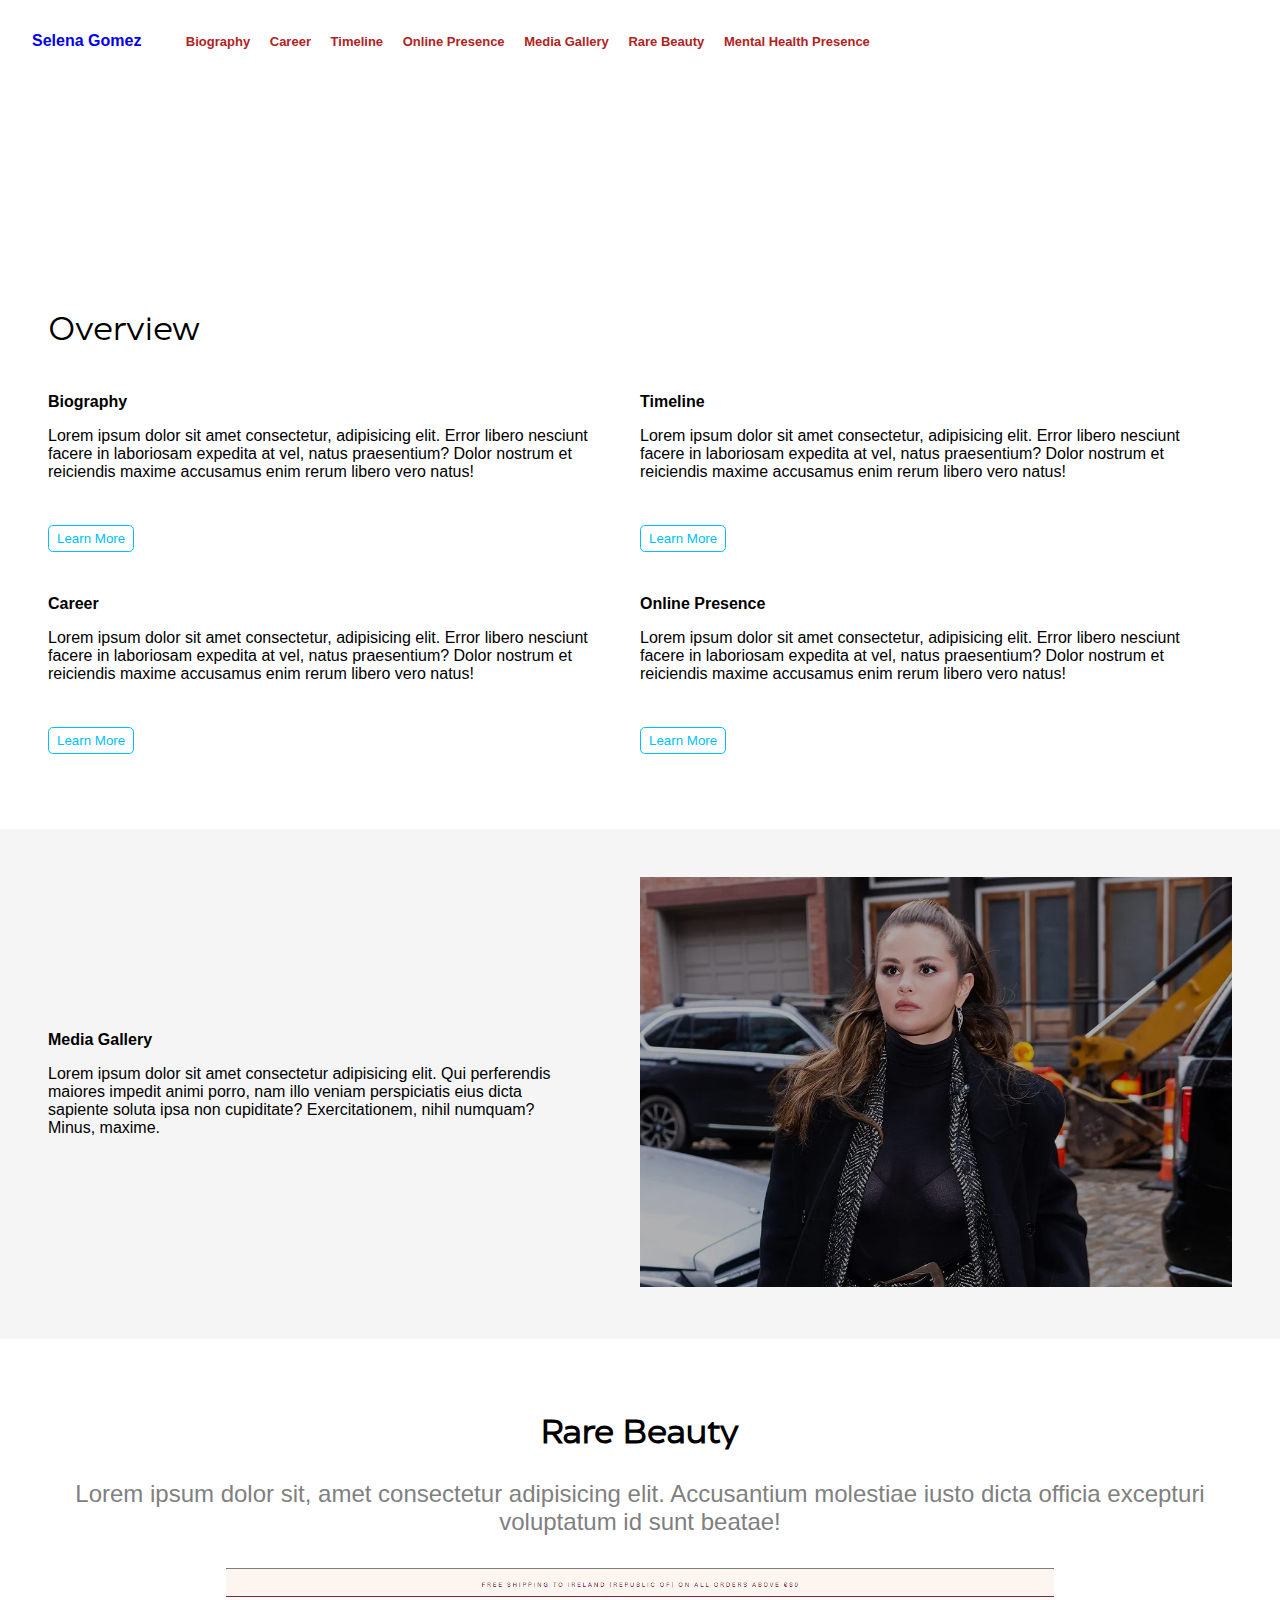
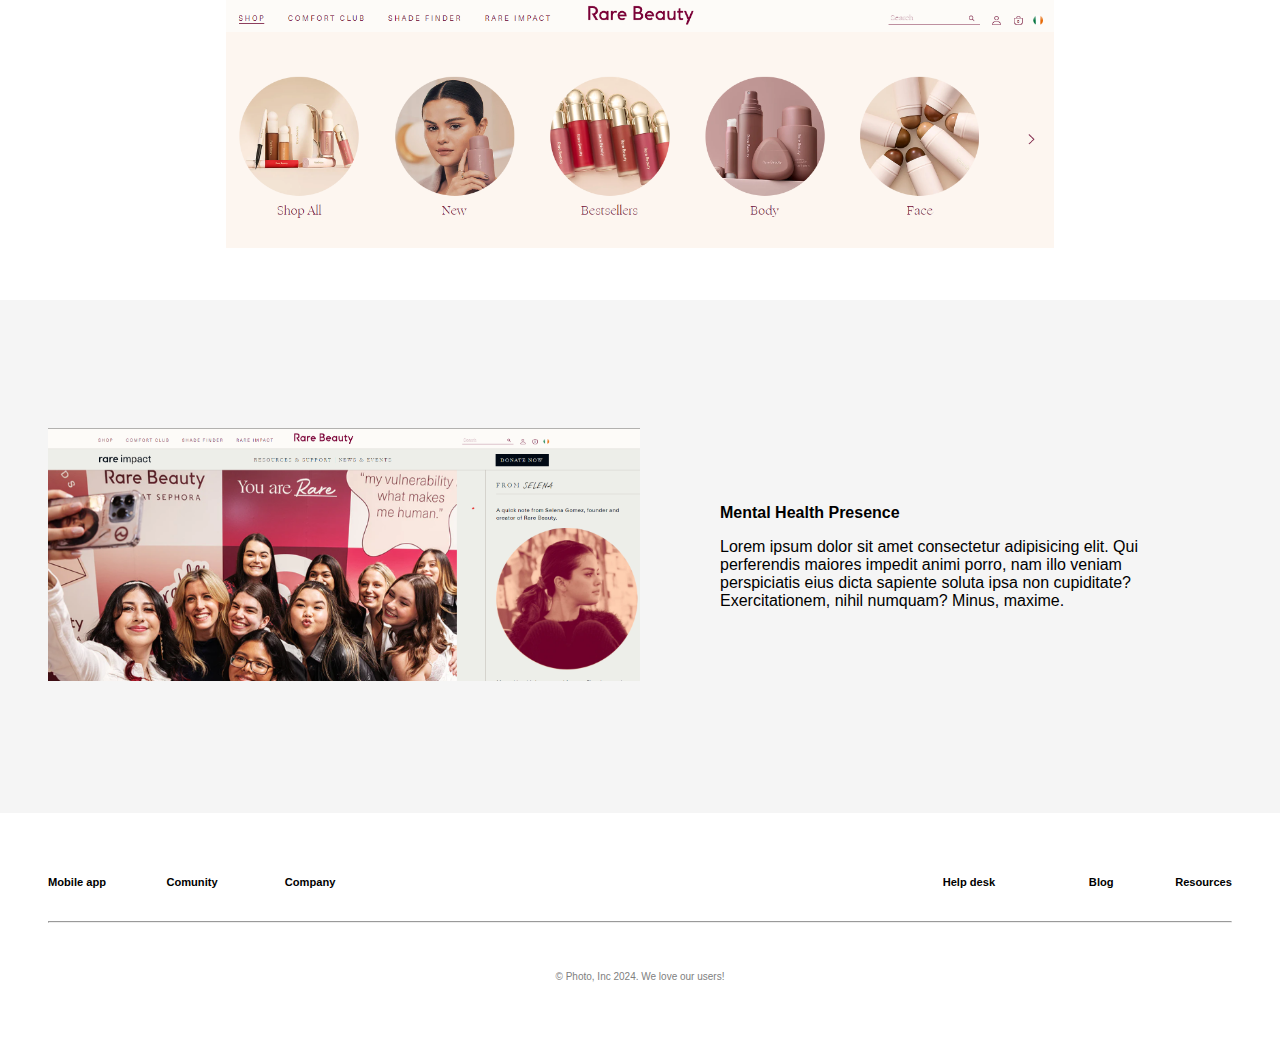
==== Index.html @ 2fb4ab3d "Frist Commit" ====
<!DOCTYPE html>
<html lang="en">

<head>
    <meta charset="UTF-8">
    <meta name="viewport" content="width=device-width, initial-scale=1.0">
    <meta http-equiv="X-UA-Compatible" content="ie=edge">
    <title>My Website</title>
    <link rel="stylesheet" href="./style.css">
    <link rel="stylesheet" href="./style.css">
    <link rel="icon" href="./favicon.ico" type="image/x-icon">
</head>

<body>
    <header>
        <div class="nav-bar">
            <nav>
                <ul>
                    <a href="./Index.html">
                        <span>
                            Selena Gomez
                        </span>
                    </a>
                    <li><a href="#Biography">Biography</a></li>
                    <li><a href="#Career">Career</a></li>
                    <li><a href="#Timeline">Timeline</a></li>
                    <li><a href="#OnlinePresence">Online Presence</a></li>
                    <li><a href="#MediaGallery">Media Gallery</a></li>
                    <li><a href="#RareBeauty">Rare Beauty</a></li>
                    <li><a href="#MentalHealthPresence">Mental Health Presence</a></li>
                </ul>
            </nav>
        </div>
    </header>
    <main>
        <section>
            <div class="full-width">
                <video class="video" autoplay loop muted>
                    <source src="./Resources/SingleSoon.mp4" type="video/mp4">
                    Your browser does not support the video tag.
                </video>
            </div>
        </section>
        <section class="container">
            <div class="title">
                <p>Overview</p>
            </div>
            <div class="wrapper grid-template-columns-50-50">
                <div id="Biography" class="tile">
                    <p class="font-weight-bold">Biography</p>
                    <p>Lorem ipsum dolor sit amet consectetur, adipisicing elit. Error libero nesciunt facere in
                        laboriosam
                        expedita at vel, natus praesentium? Dolor nostrum et reiciendis maxime accusamus enim rerum
                        libero
                        vero natus!
                    </p>
                    <div class="btn-container">
                        <a href="./Biography.html" class="btn">Learn More</a>
                    </div>
                </div>
                <div id="Timeline" class="tile">
                    <p class="font-weight-bold">Timeline</p>
                    <p>Lorem ipsum dolor sit amet consectetur, adipisicing elit. Error libero nesciunt facere in
                        laboriosam
                        expedita at vel, natus praesentium? Dolor nostrum et reiciendis maxime accusamus enim rerum
                        libero
                        vero natus!
                    </p>
                    <div class="btn-container">
                        <a href="" class="btn">Learn More</a>
                    </div>
                </div>
            </div>
            <div class="wrapper grid-template-columns-50-50">
                <div id="Career" class="tile">
                    <p class="font-weight-bold">Career</p>
                    <p>Lorem ipsum dolor sit amet consectetur, adipisicing elit. Error libero nesciunt facere in
                        laboriosam
                        expedita at vel, natus praesentium? Dolor nostrum et reiciendis maxime accusamus enim rerum
                        libero
                        vero natus!
                    </p>
                    <div class="btn-container">
                        <a href="" class="btn">Learn More</a>
                    </div>
                </div>
                <div id="OnlinePresence" class="tile">
                    <p class="font-weight-bold">Online Presence</p>
                    <p>Lorem ipsum dolor sit amet consectetur, adipisicing elit. Error libero nesciunt facere in
                        laboriosam
                        expedita at vel, natus praesentium? Dolor nostrum et reiciendis maxime accusamus enim rerum
                        libero
                        vero natus!
                    </p>
                    <div class="btn-container">
                        <a href="" class="btn">Learn More</a>
                    </div>
                </div>
            </div>
        </section>
        <section class="container highlight">
            <div id="MediaGallery" class="wrapper grid-template-columns-50-50 align-items-center">
                <div class="text-container">
                    <p class="font-weight-bold">Media Gallery</p>
                    <p>Lorem ipsum dolor sit amet consectetur adipisicing elit. Qui perferendis maiores impedit
                        animi
                        porro, nam illo veniam perspiciatis eius dicta sapiente soluta ipsa non cupiditate?
                        Exercitationem, nihil numquam? Minus, maxime.
                    </p>
                </div>
                <div>
                    <img class="img-1" src="Resources/selena-gomez-tweed-outfit.jpg" alt="Not Found">
                </div>
            </div>
        </section>
        <section class="container">
            <div id="RareBeauty" class="text-align-center">
                <div class="title font-weight-bold">
                    <p>Rare Beauty</p>
                </div>
                <div class="sub-title">
                    <p>Lorem ipsum dolor sit, amet consectetur adipisicing elit. Accusantium molestiae iusto dicta officia
                        excepturi voluptatum id sunt beatae! 
                    </p>
                </div>
                <div>
                    <img class="img-2" src="./Resources/Screenshot 2024-01-11 004434.png" alt="">
                </div>
            </div>
        </section>
        <section class="container highlight">
            <div id="MentalHealthPresence" class="wrapper grid-template-columns-50-50 align-items-center">
                <div>
                    <img class="img-3" src="./Resources/Screenshot 2024-01-11 010836.png" alt="Not Found">
                </div>
                <div class="text-container">
                    <p class="font-weight-bold">Mental Health Presence</p>
                    <p>Lorem ipsum dolor sit amet consectetur adipisicing elit. Qui perferendis maiores impedit
                        animi
                        porro, nam illo veniam perspiciatis eius dicta sapiente soluta ipsa non cupiditate?
                        Exercitationem, nihil numquam? Minus, maxime.
                    </p>
                </div>
            </div>
        </section>
    </main>
    <footer class="container">
        <div class="font-weight-bold">
            <ul class="footer-container">
                <li><a href="">Mobile app</a></li>
                <li><a href="">Comunity</a></li>
                <li><a href="">Company</a></li>
                <li class="empty"><span></span></li>
                <li class="text-align-right"><a href="">Help desk</a></li>
                <li class="text-align-right"><a href="">Blog</a></li>
                <li class="text-align-right"><a href="">Resources</a></li>
            </ul>
        </div>
        <hr>
        <div class="copyright-label text-align-center">
            <span>&copy; Photo, Inc 2024. We love our users!</span>
        </div>
    </footer>
</body>

</html>
---- style.css ----
@font-face {
    font-family: 'EastmanRoman';
    src: url('Resources/EastmanRomanTrial-Regular.otf') format('opentype');
    font-weight: normal;
    font-style: normal;
}

body {
    font-family: "helvetica", arial, "times new roman";
    /* font-family: 'EastmanRoman', sans-serif; */
    max-width: 80rem;
    margin: auto;
}

ul {
    list-style-type: none;
    padding-left: 0rem;
}

a {
    text-decoration: none;
}

nav {
    display: inline;
    font-size: small;
    font-weight: bold;
}

nav ul span {
    margin: 0 2rem;
    font-size: medium;
}

nav ul li {
    display: inline;
    padding: 0 0.5rem;
}

.nav-bar {
    margin: 2rem 0;
}

.nav-bar ul {
    margin: 0;
}

nav ul li a {
    color: firebrick;
}

nav ul li a:hover {
    font-size: initial;
    transition: font-size 0.3s;
}

.video {
    width: 100%;
}

.title {
    font-family: 'EastmanRoman', sans-serif;
    font-size: xx-large;
    margin-bottom: 2rem;
}

.sub-title {
    font-size: x-large;
    margin-bottom: 2rem;
    color: gray;
}

.container {
    padding: 3rem;
}

.full-width {
    width: 99vw;
    position: relative;
    left: 50%;
    right: 50%;
    margin-left: -50vw;
    margin-right: -50vw;
  }

.wrapper {
    display: grid;
}

.grid-template-columns-33-33-33 {
    grid-template-columns: 33% 33% 33%;
    justify-items: center;
}

.grid-template-columns-50-50 {
    grid-template-columns: 50% 50%;
}

.grid-template-columns-100 {
    grid-template-columns: 100%;
}

.btn {
    border: 0.1rem solid deepskyblue;
    padding: 0.3rem 0.5rem;
    color: deepskyblue;
    border-radius: 0.3rem;
    font-size: smaller;
    margin-top: 3rem;
}

.btn:hover {
    background-color: deepskyblue;
    color: white;
}

.btn-container {
    margin-top: 3rem;
}

.img-1 {
    width: 100%;
    filter: brightness(0.7);
}

.img-2 {
    width: 70%;
}

.img-3 {
    width: 100%;
    padding: 5rem 0;
}

.img-4 {
    width: 70%;
    margin-top: 2rem;
}

.highlight {
    background-color: whitesmoke;
}

.align-items-center {
    align-items: center;
}

.text-align-center {
    text-align: center;
}

.text-align-left {
    text-align: left;
}

.text-align-right {
    text-align: right;
}

.font-weight-bold {
    font-weight: bold;
}

.margin-auto {
    margin: auto;
}

.tile {
    margin-bottom: 2rem;
    margin-right: 2rem;
}

.tile img {
    width: 100%;
}

.circle {
    width: 15rem;
    height: 15rem;
    overflow: hidden;
    border-radius: 50%;
}

.circle img{
    height: 100% !important;
    width: auto !important;
}

.tile-text {
    padding: 2rem;
    text-align: justify;
}

#MediaGallery .text-container {
    margin-right: 5rem;
}

#MentalHealthPresence .text-container {
    margin: 0 5rem;
}

#Achievements .tile {
    width: 70%;
    margin: 0;
    background-color: white;
}

#Achievements .tile img {
    width: 100%;
}

#Bio-RareBeauty .tile {
    margin-bottom: 0;
    margin-right: 0;
}

footer a {
    color: black;
    font-size: smaller;
    font-weight: bold;
}

.footer-container {
    display: grid;
    grid-template-columns: 10% 10% 10% 40% 10% 10% 10%;
    margin-bottom: 2rem;
    font-size: smaller;
}

.copyright-label {
    font-size: x-small;
    color: gray;
    margin: 3rem 0 2rem;
}

@media only screen and (max-width: 600px) {
    .wrapper {
        display: grid;
        grid-gap: 1rem;
        align-items: center;
    }

    .grid-template-columns-50-50 {
        grid-template-columns: 100%;
    }

    nav ul li {
        display: block;
        text-align: center;
        margin: 1rem;
    }

    .nav-bar {
        text-align: center;
    }

    nav {
        font-size: small !important;
    }

    nav ul span {
        font-size: medium !important;
    }

    .text-align-right {
        text-align: center;
    }

    .container {
        margin-top: 0;
    }

    .tile {
        margin-right: 0;
    }

    #MediaGallery .text-container {
        text-align: center;
        margin: 0;
    }

    #MentalHealthPresence .text-container {
        text-align: center;
        margin: 0;
    }

    .footer-container {
        display: grid;
        grid-template-columns: 100%;
        margin-bottom: 2rem;
        font-size: smaller;
        text-align: center;
    }

    footer ul {
        margin: 0;
    }

    footer ul li {
        margin: 1rem;
    }

    footer a {
        font-size: small;
    }

    .empty {
        margin: 0;
    }
}

@media only screen and (max-width: 768px) {
    nav {
        font-size: x-small;
    }

    nav ul span {
        font-size: small;
    }
}
---- style.css ----
@font-face {
    font-family: 'EastmanRoman';
    src: url('Resources/EastmanRomanTrial-Regular.otf') format('opentype');
    font-weight: normal;
    font-style: normal;
}

body {
    font-family: "helvetica", arial, "times new roman";
    /* font-family: 'EastmanRoman', sans-serif; */
    max-width: 80rem;
    margin: auto;
}

ul {
    list-style-type: none;
    padding-left: 0rem;
}

a {
    text-decoration: none;
}

nav {
    display: inline;
    font-size: small;
    font-weight: bold;
}

nav ul span {
    margin: 0 2rem;
    font-size: medium;
}

nav ul li {
    display: inline;
    padding: 0 0.5rem;
}

.nav-bar {
    margin: 2rem 0;
}

.nav-bar ul {
    margin: 0;
}

nav ul li a {
    color: firebrick;
}

nav ul li a:hover {
    font-size: initial;
    transition: font-size 0.3s;
}

.video {
    width: 100%;
}

.title {
    font-family: 'EastmanRoman', sans-serif;
    font-size: xx-large;
    margin-bottom: 2rem;
}

.sub-title {
    font-size: x-large;
    margin-bottom: 2rem;
    color: gray;
}

.container {
    padding: 3rem;
}

.full-width {
    width: 99vw;
    position: relative;
    left: 50%;
    right: 50%;
    margin-left: -50vw;
    margin-right: -50vw;
  }

.wrapper {
    display: grid;
}

.grid-template-columns-33-33-33 {
    grid-template-columns: 33% 33% 33%;
    justify-items: center;
}

.grid-template-columns-50-50 {
    grid-template-columns: 50% 50%;
}

.grid-template-columns-100 {
    grid-template-columns: 100%;
}

.btn {
    border: 0.1rem solid deepskyblue;
    padding: 0.3rem 0.5rem;
    color: deepskyblue;
    border-radius: 0.3rem;
    font-size: smaller;
    margin-top: 3rem;
}

.btn:hover {
    background-color: deepskyblue;
    color: white;
}

.btn-container {
    margin-top: 3rem;
}

.img-1 {
    width: 100%;
    filter: brightness(0.7);
}

.img-2 {
    width: 70%;
}

.img-3 {
    width: 100%;
    padding: 5rem 0;
}

.img-4 {
    width: 70%;
    margin-top: 2rem;
}

.highlight {
    background-color: whitesmoke;
}

.align-items-center {
    align-items: center;
}

.text-align-center {
    text-align: center;
}

.text-align-left {
    text-align: left;
}

.text-align-right {
    text-align: right;
}

.font-weight-bold {
    font-weight: bold;
}

.margin-auto {
    margin: auto;
}

.tile {
    margin-bottom: 2rem;
    margin-right: 2rem;
}

.tile img {
    width: 100%;
}

.circle {
    width: 15rem;
    height: 15rem;
    overflow: hidden;
    border-radius: 50%;
}

.circle img{
    height: 100% !important;
    width: auto !important;
}

.tile-text {
    padding: 2rem;
    text-align: justify;
}

#MediaGallery .text-container {
    margin-right: 5rem;
}

#MentalHealthPresence .text-container {
    margin: 0 5rem;
}

#Achievements .tile {
    width: 70%;
    margin: 0;
    background-color: white;
}

#Achievements .tile img {
    width: 100%;
}

#Bio-RareBeauty .tile {
    margin-bottom: 0;
    margin-right: 0;
}

footer a {
    color: black;
    font-size: smaller;
    font-weight: bold;
}

.footer-container {
    display: grid;
    grid-template-columns: 10% 10% 10% 40% 10% 10% 10%;
    margin-bottom: 2rem;
    font-size: smaller;
}

.copyright-label {
    font-size: x-small;
    color: gray;
    margin: 3rem 0 2rem;
}

@media only screen and (max-width: 600px) {
    .wrapper {
        display: grid;
        grid-gap: 1rem;
        align-items: center;
    }

    .grid-template-columns-50-50 {
        grid-template-columns: 100%;
    }

    nav ul li {
        display: block;
        text-align: center;
        margin: 1rem;
    }

    .nav-bar {
        text-align: center;
    }

    nav {
        font-size: small !important;
    }

    nav ul span {
        font-size: medium !important;
    }

    .text-align-right {
        text-align: center;
    }

    .container {
        margin-top: 0;
    }

    .tile {
        margin-right: 0;
    }

    #MediaGallery .text-container {
        text-align: center;
        margin: 0;
    }

    #MentalHealthPresence .text-container {
        text-align: center;
        margin: 0;
    }

    .footer-container {
        display: grid;
        grid-template-columns: 100%;
        margin-bottom: 2rem;
        font-size: smaller;
        text-align: center;
    }

    footer ul {
        margin: 0;
    }

    footer ul li {
        margin: 1rem;
    }

    footer a {
        font-size: small;
    }

    .empty {
        margin: 0;
    }
}

@media only screen and (max-width: 768px) {
    nav {
        font-size: x-small;
    }

    nav ul span {
        font-size: small;
    }
}
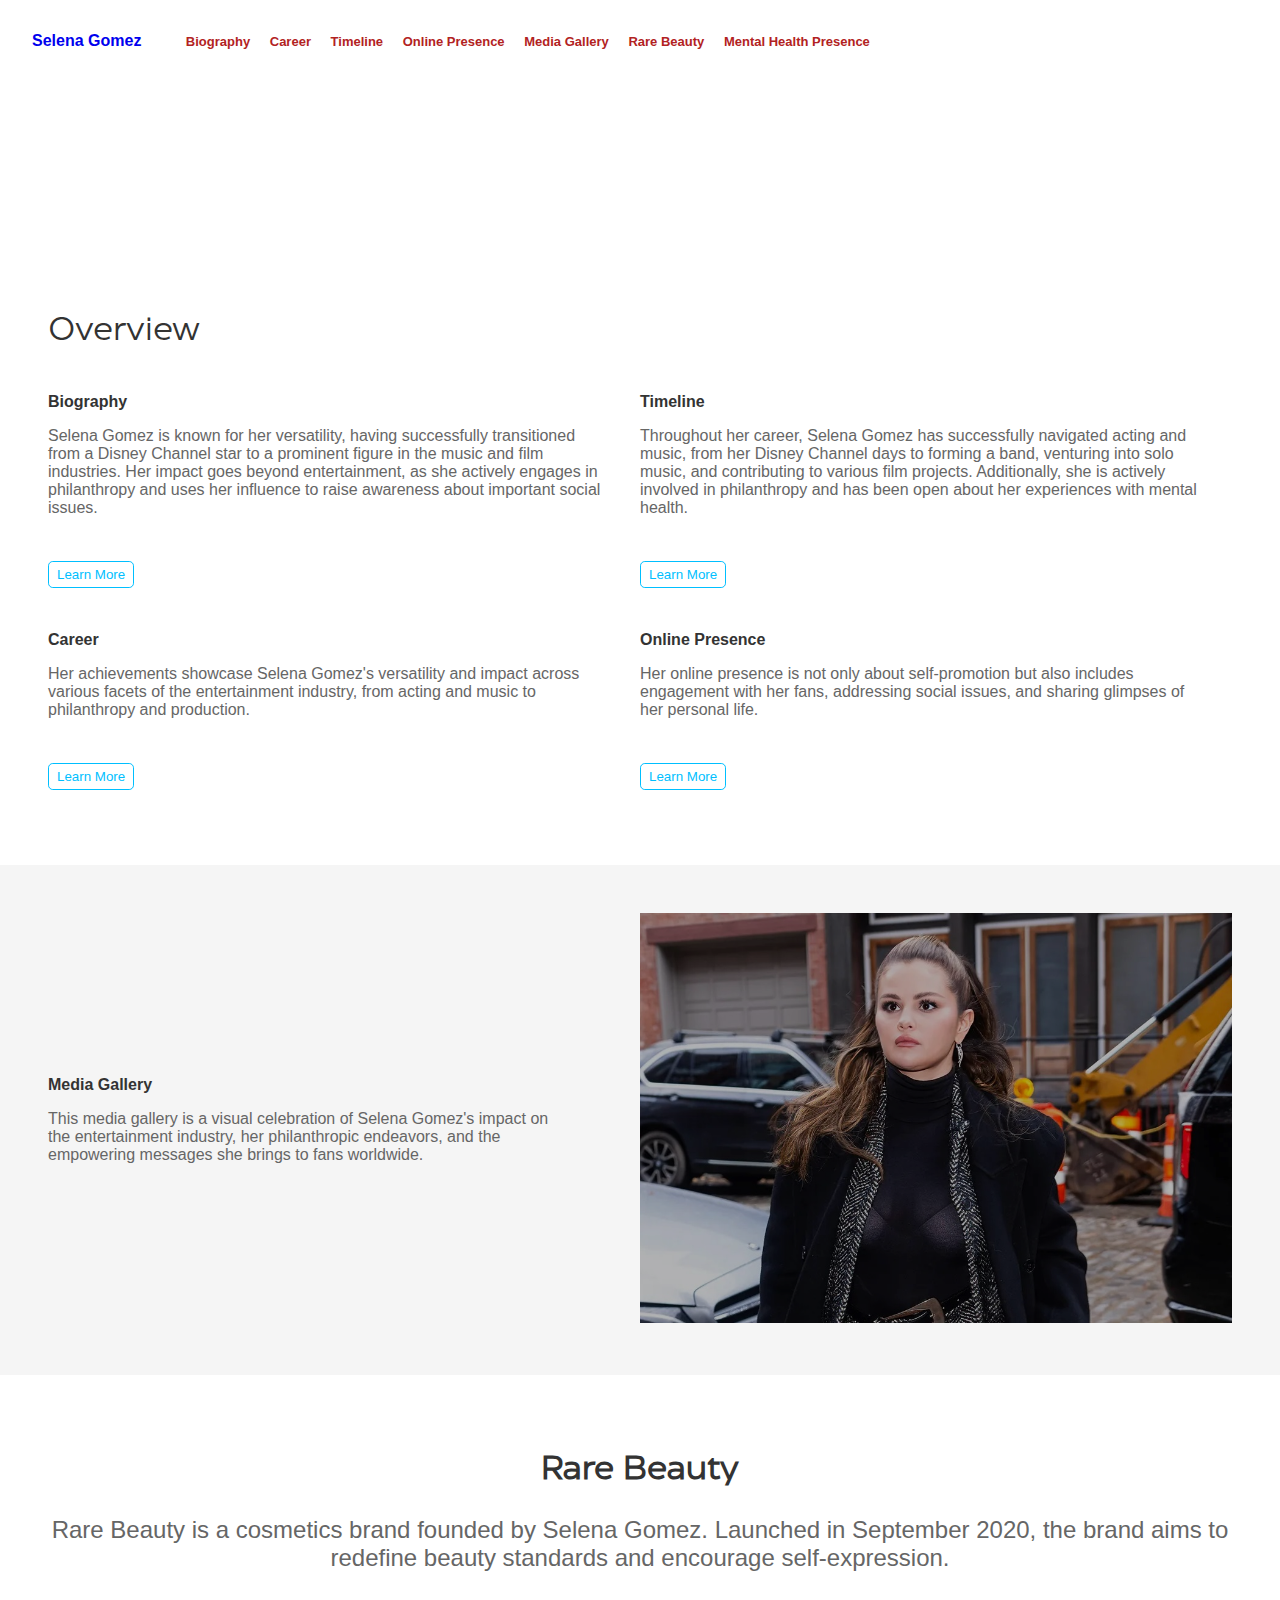
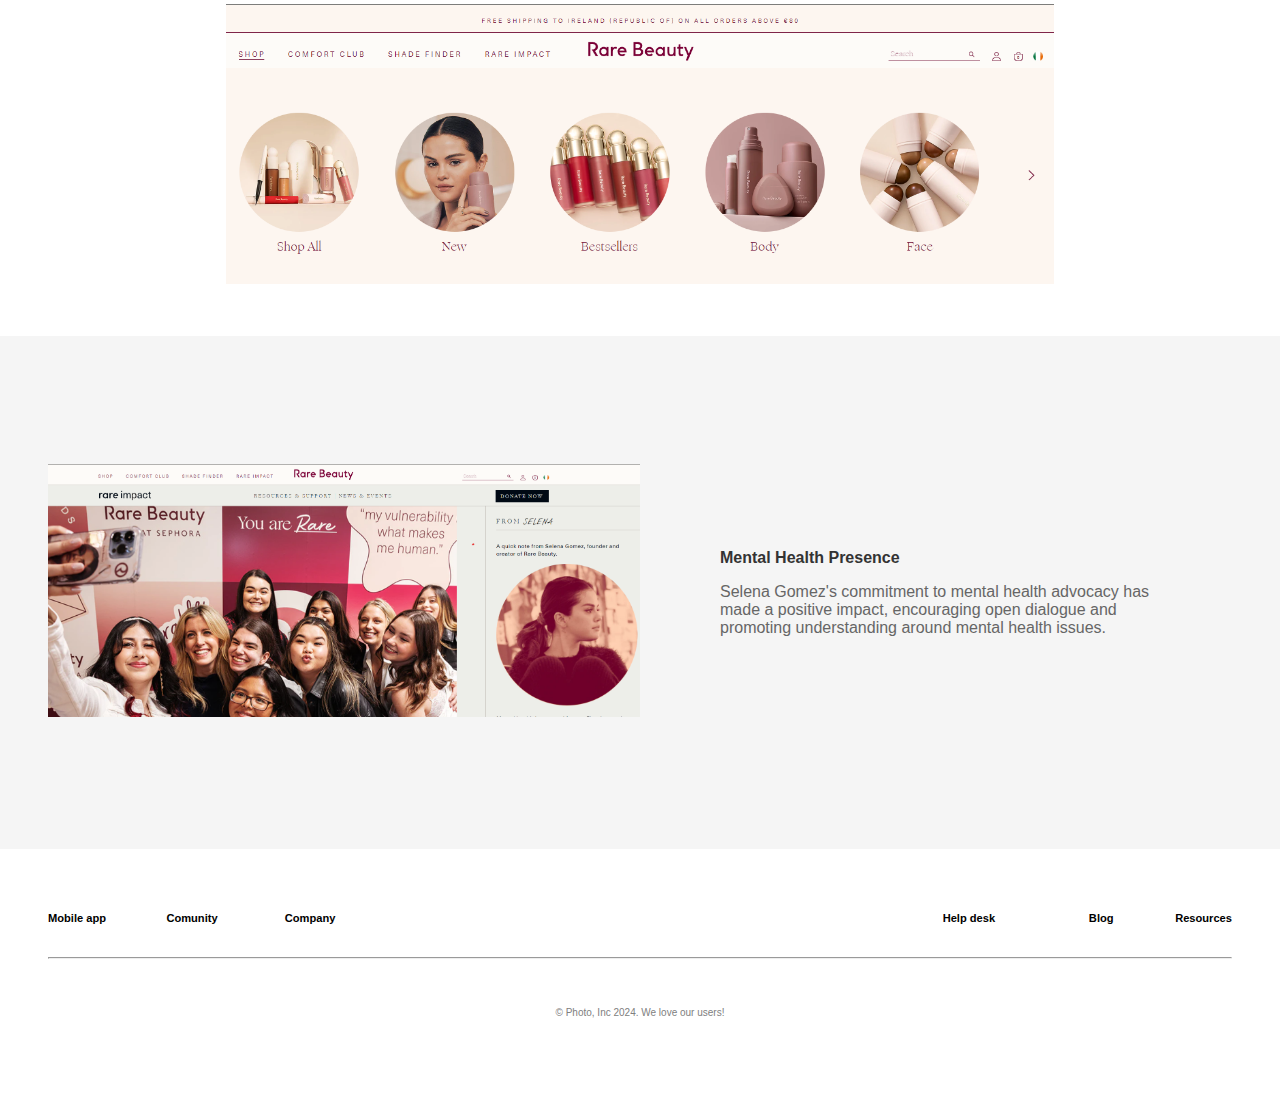
==== commit 36bdac82: "Biography" ====
--- a/Index.html
+++ b/Index.html
@@ -48,11 +48,10 @@
             <div class="wrapper grid-template-columns-50-50">
                 <div id="Biography" class="tile">
                     <p class="font-weight-bold">Biography</p>
-                    <p>Lorem ipsum dolor sit amet consectetur, adipisicing elit. Error libero nesciunt facere in
-                        laboriosam
-                        expedita at vel, natus praesentium? Dolor nostrum et reiciendis maxime accusamus enim rerum
-                        libero
-                        vero natus!
+                    <p>Selena Gomez is known for her versatility, having successfully transitioned from a Disney Channel
+                        star to a prominent figure in the music and film industries. Her impact goes beyond
+                        entertainment, as she actively engages in philanthropy and uses her influence to raise awareness
+                        about important social issues.
                     </p>
                     <div class="btn-container">
                         <a href="./Biography.html" class="btn">Learn More</a>
@@ -60,11 +59,10 @@
                 </div>
                 <div id="Timeline" class="tile">
                     <p class="font-weight-bold">Timeline</p>
-                    <p>Lorem ipsum dolor sit amet consectetur, adipisicing elit. Error libero nesciunt facere in
-                        laboriosam
-                        expedita at vel, natus praesentium? Dolor nostrum et reiciendis maxime accusamus enim rerum
-                        libero
-                        vero natus!
+                    <p>Throughout her career, Selena Gomez has successfully navigated acting and music, from her Disney
+                        Channel days to forming a band, venturing into solo music, and contributing to various film
+                        projects. Additionally, she is actively involved in philanthropy and has been open about her
+                        experiences with mental health.
                     </p>
                     <div class="btn-container">
                         <a href="" class="btn">Learn More</a>
@@ -74,11 +72,8 @@
             <div class="wrapper grid-template-columns-50-50">
                 <div id="Career" class="tile">
                     <p class="font-weight-bold">Career</p>
-                    <p>Lorem ipsum dolor sit amet consectetur, adipisicing elit. Error libero nesciunt facere in
-                        laboriosam
-                        expedita at vel, natus praesentium? Dolor nostrum et reiciendis maxime accusamus enim rerum
-                        libero
-                        vero natus!
+                    <p>Her achievements showcase Selena Gomez's versatility and impact across various facets of the
+                        entertainment industry, from acting and music to philanthropy and production.
                     </p>
                     <div class="btn-container">
                         <a href="" class="btn">Learn More</a>
@@ -86,11 +81,8 @@
                 </div>
                 <div id="OnlinePresence" class="tile">
                     <p class="font-weight-bold">Online Presence</p>
-                    <p>Lorem ipsum dolor sit amet consectetur, adipisicing elit. Error libero nesciunt facere in
-                        laboriosam
-                        expedita at vel, natus praesentium? Dolor nostrum et reiciendis maxime accusamus enim rerum
-                        libero
-                        vero natus!
+                    <p>Her online presence is not only about self-promotion but also includes engagement with her fans,
+                        addressing social issues, and sharing glimpses of her personal life.
                     </p>
                     <div class="btn-container">
                         <a href="" class="btn">Learn More</a>
@@ -102,10 +94,9 @@
             <div id="MediaGallery" class="wrapper grid-template-columns-50-50 align-items-center">
                 <div class="text-container">
                     <p class="font-weight-bold">Media Gallery</p>
-                    <p>Lorem ipsum dolor sit amet consectetur adipisicing elit. Qui perferendis maiores impedit
-                        animi
-                        porro, nam illo veniam perspiciatis eius dicta sapiente soluta ipsa non cupiditate?
-                        Exercitationem, nihil numquam? Minus, maxime.
+                    <p>This media gallery is a visual celebration of Selena Gomez's impact on the entertainment
+                        industry, her philanthropic endeavors, and the empowering messages she brings to fans worldwide.
+
                     </p>
                 </div>
                 <div>
@@ -119,8 +110,8 @@
                     <p>Rare Beauty</p>
                 </div>
                 <div class="sub-title">
-                    <p>Lorem ipsum dolor sit, amet consectetur adipisicing elit. Accusantium molestiae iusto dicta officia
-                        excepturi voluptatum id sunt beatae! 
+                    <p>Rare Beauty is a cosmetics brand founded by Selena Gomez. Launched in September 2020, the brand
+                        aims to redefine beauty standards and encourage self-expression.
                     </p>
                 </div>
                 <div>
@@ -135,10 +126,8 @@
                 </div>
                 <div class="text-container">
                     <p class="font-weight-bold">Mental Health Presence</p>
-                    <p>Lorem ipsum dolor sit amet consectetur adipisicing elit. Qui perferendis maiores impedit
-                        animi
-                        porro, nam illo veniam perspiciatis eius dicta sapiente soluta ipsa non cupiditate?
-                        Exercitationem, nihil numquam? Minus, maxime.
+                    <p>Selena Gomez's commitment to mental health advocacy has made a positive impact, encouraging open
+                        dialogue and promoting understanding around mental health issues.
                     </p>
                 </div>
             </div>
--- a/style.css
+++ b/style.css
@@ -12,6 +12,10 @@
     margin: auto;
 }
 
+p {
+    color: #666;
+}
+
 ul {
     list-style-type: none;
     padding-left: 0rem;
@@ -62,6 +66,11 @@
     font-family: 'EastmanRoman', sans-serif;
     font-size: xx-large;
     margin-bottom: 2rem;
+    color: #333;
+}
+
+.title p {
+    color: #333;
 }
 
 .sub-title {
@@ -157,8 +166,13 @@
     text-align: right;
 }
 
+.text-align-justify {
+    text-align: justify;
+}
+
 .font-weight-bold {
     font-weight: bold;
+    color: #333;
 }
 
 .margin-auto {
@@ -203,10 +217,13 @@
     width: 70%;
     margin: 0;
     background-color: white;
+    text-align: center;
 }
 
 #Achievements .tile img {
     width: 100%;
+    max-height: 10rem;
+    max-width: max-content;
 }
 
 #Bio-RareBeauty .tile {
--- a/style.css
+++ b/style.css
@@ -12,6 +12,10 @@
     margin: auto;
 }
 
+p {
+    color: #666;
+}
+
 ul {
     list-style-type: none;
     padding-left: 0rem;
@@ -62,6 +66,11 @@
     font-family: 'EastmanRoman', sans-serif;
     font-size: xx-large;
     margin-bottom: 2rem;
+    color: #333;
+}
+
+.title p {
+    color: #333;
 }
 
 .sub-title {
@@ -157,8 +166,13 @@
     text-align: right;
 }
 
+.text-align-justify {
+    text-align: justify;
+}
+
 .font-weight-bold {
     font-weight: bold;
+    color: #333;
 }
 
 .margin-auto {
@@ -203,10 +217,13 @@
     width: 70%;
     margin: 0;
     background-color: white;
+    text-align: center;
 }
 
 #Achievements .tile img {
     width: 100%;
+    max-height: 10rem;
+    max-width: max-content;
 }
 
 #Bio-RareBeauty .tile {
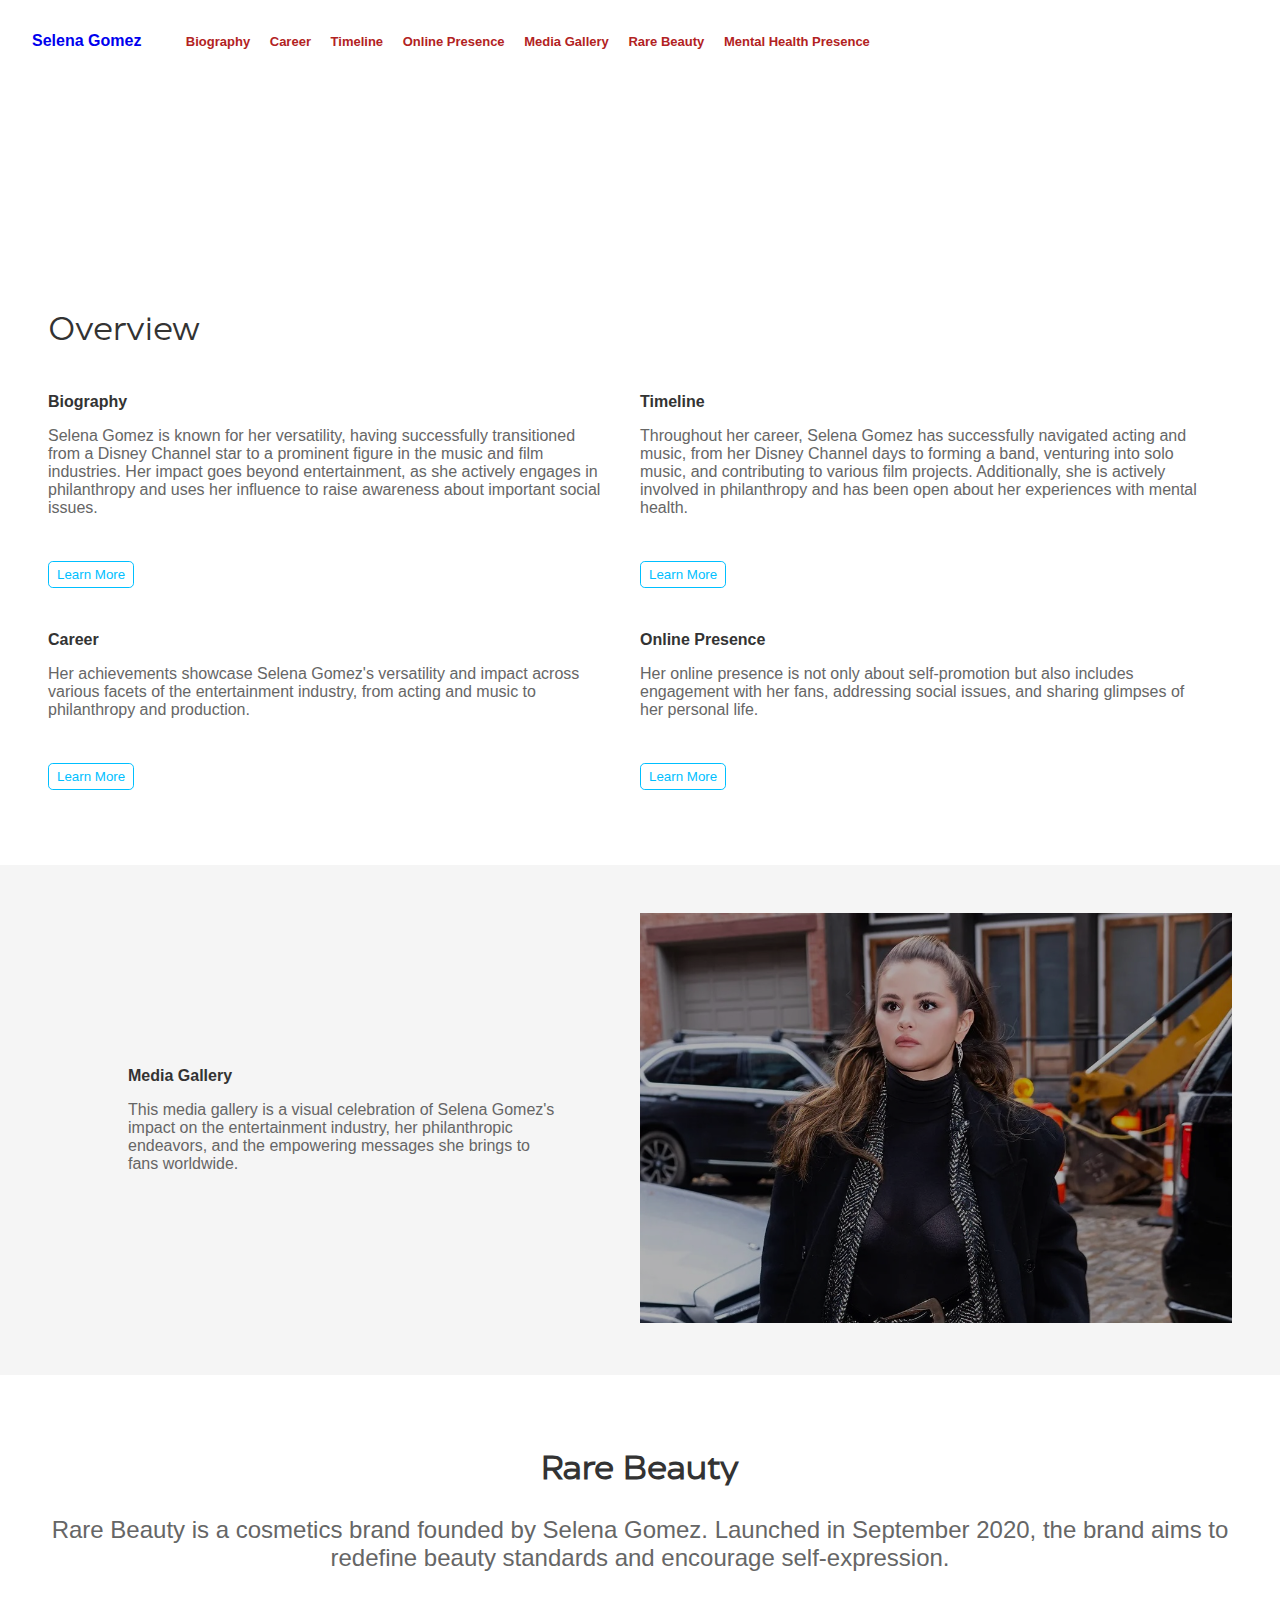
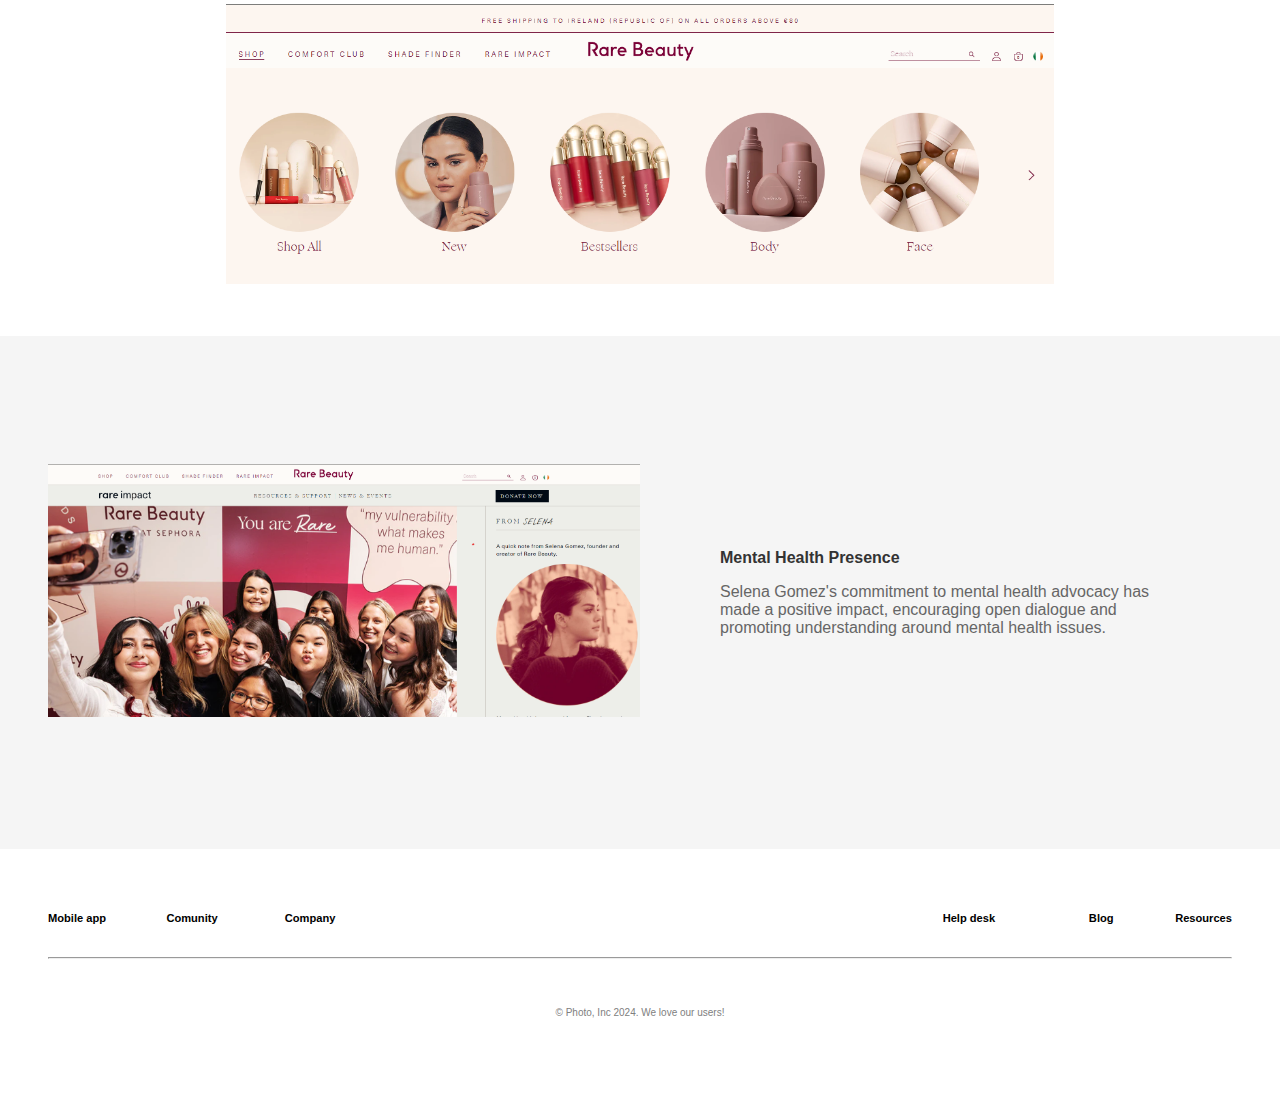
==== commit e29ffde4: "MenuBar" ====
--- a/Index.html
+++ b/Index.html
@@ -21,13 +21,13 @@
                             Selena Gomez
                         </span>
                     </a>
-                    <li><a href="#Biography">Biography</a></li>
-                    <li><a href="#Career">Career</a></li>
-                    <li><a href="#Timeline">Timeline</a></li>
-                    <li><a href="#OnlinePresence">Online Presence</a></li>
-                    <li><a href="#MediaGallery">Media Gallery</a></li>
-                    <li><a href="#RareBeauty">Rare Beauty</a></li>
-                    <li><a href="#MentalHealthPresence">Mental Health Presence</a></li>
+                    <li><a href="./Biography.html">Biography</a></li>
+                    <li><a href="./Career.html">Career</a></li>
+                    <li><a href="./Timeline.html">Timeline</a></li>
+                    <li><a href="./OnlinePresence.html">Online Presence</a></li>
+                    <li><a href="./MediaGallery.html">Media Gallery</a></li>
+                    <li><a href="./RareBeauty.html">Rare Beauty</a></li>
+                    <li><a href="./MentalHealth.html">Mental Health Presence</a></li>
                 </ul>
             </nav>
         </div>
--- a/style.css
+++ b/style.css
@@ -90,7 +90,7 @@
     right: 50%;
     margin-left: -50vw;
     margin-right: -50vw;
-  }
+}
 
 .wrapper {
     display: grid;
@@ -120,11 +120,15 @@
 
 .btn:hover {
     background-color: deepskyblue;
-    color: white;
+    color: whitesmoke;
 }
 
 .btn-container {
     margin-top: 3rem;
+}
+
+.img {
+    width: 100%;
 }
 
 .img-1 {
@@ -195,7 +199,7 @@
     border-radius: 50%;
 }
 
-.circle img{
+.circle img {
     height: 100% !important;
     width: auto !important;
 }
@@ -205,18 +209,14 @@
     text-align: justify;
 }
 
-#MediaGallery .text-container {
-    margin-right: 5rem;
-}
-
-#MentalHealthPresence .text-container {
+.text-container {
     margin: 0 5rem;
 }
 
 #Achievements .tile {
     width: 70%;
     margin: 0;
-    background-color: white;
+    background-color: whitesmoke;
     text-align: center;
 }
 
@@ -229,6 +229,10 @@
 #Bio-RareBeauty .tile {
     margin-bottom: 0;
     margin-right: 0;
+}
+
+#Acting-Career li {
+    margin: 2rem 0;
 }
 
 footer a {
@@ -291,12 +295,7 @@
         margin-right: 0;
     }
 
-    #MediaGallery .text-container {
-        text-align: center;
-        margin: 0;
-    }
-
-    #MentalHealthPresence .text-container {
+    .text-container {
         text-align: center;
         margin: 0;
     }
@@ -326,6 +325,125 @@
     }
 }
 
+/* Timeline */
+#time-line .timeline {
+    position: relative;
+    max-width: 100%;
+    ;
+    margin: 0 auto;
+}
+
+#time-line .timeline {
+    position: relative;
+    max-width: 100%;
+    margin: 0 auto;
+}
+
+#time-line .timeline::after {
+    content: '';
+    position: absolute;
+    width: 0.375rem;
+    background-color: whitesmoke;
+    top: 0;
+    bottom: 0;
+    left: 50%;
+    margin-left: -0.188rem;
+}
+
+#time-line .container {
+    padding: 0.625rem 2.5rem;
+    position: relative;
+    background-color: inherit;
+    width: 50%;
+}
+
+#time-line .container::after {
+    content: '';
+    position: absolute;
+    width: 1.563rem;
+    height: 1.563rem;
+    right: -1.063rem;
+    background-color: whitesmoke;
+    border: 0.25rem solid firebrick;
+    top: 0.938rem;
+    border-radius: 50%;
+    z-index: 1;
+}
+
+#time-line .left {
+    left: -5rem;
+}
+
+#time-line .right {
+    left: 50%;
+}
+
+#time-line .left::before {
+    content: " ";
+    height: 0;
+    position: absolute;
+    top: 1.375rem;
+    width: 0;
+    z-index: 1;
+    right: 1.875rem;
+    border: medium solid whitesmoke;
+    border-width: 0.625rem 0 0.625rem 0.625rem;
+    border-color: transparent transparent transparent whitesmoke;
+}
+
+#time-line .right::before {
+    content: " ";
+    height: 0;
+    position: absolute;
+    top: 1.375rem;
+    width: 0;
+    z-index: 1;
+    left: 1.875rem;
+    border: medium solid whitesmoke;
+    border-width: 0.625rem 0.625rem 0.625rem 0;
+    border-color: transparent whitesmoke transparent transparent;
+}
+
+#time-line .right::after {
+    left: -1rem;
+}
+
+#time-line .content {
+    padding: 1.25rem 1.875rem;
+    background-color: whitesmoke;
+    position: relative;
+    border-radius: 0.375rem;
+}
+
+@media screen and (max-width: 600px) {
+
+    #time-line .timeline::after {
+        left: 1.938rem;
+    }
+
+    #time-line .container {
+        width: 100%;
+        padding-left: 4.375rem;
+        padding-right: 1.563rem;
+    }
+
+    #time-line .container::before {
+        left: 60px;
+        border: medium solid whitesmoke;
+        border-width: 0.625rem 0.625rem 0.625rem 0;
+        border-color: transparent whitesmoke transparent transparent;
+    }
+
+    #time-line .left::after,
+    #time-line .right::after {
+        left: 0.938rem;
+    }
+
+    #time-line .right {
+        left: 0%;
+    }
+}
+
 @media only screen and (max-width: 768px) {
     nav {
         font-size: x-small;
@@ -334,4 +452,192 @@
     nav ul span {
         font-size: small;
     }
+}
+
+/* Slider */
+.slider-container {
+    width: 100%;
+    height: 40rem;
+    /* overflow: hidden; */
+    position: relative;
+    /* since slides are absolute */
+    box-shadow: 0 2px 10px black;
+
+    animation: 0.4s 0.2s both fadeIn;
+}
+
+.slide {
+    /* positioning all slides normal position to full size of slider and in view */
+    position: absolute;
+    top: 0;
+    left: 0;
+    height: 100%;
+    width: 100%;
+
+    animation: 12s linear infinite sliderAnimation;
+
+    border: 20px solid #1d1e22;
+    /* thought it looked good */
+    box-sizing: border-box;
+    /* to keep total width at 100% */
+
+    box-shadow: inset 0 0 20px black;
+    /* inset shadow on the slides */
+
+    display: flex;
+    /* to position the text inside*/
+}
+
+.slide:first-of-type {
+    /* City */
+    background: no-repeat 50% 20%/cover url('./Resources/MediaGallery/pic-1.jpg');
+    /* positioning for the text inside */
+    justify-content: flex-end;
+    align-items: flex-start;
+}
+
+.slide:nth-of-type(2) {
+    /* Nature Bridge */
+    background: no-repeat 50% 10%/cover url('./Resources/MediaGallery/pic-2.webp');
+
+    /* 12s - 9s = 3s... Will start after 3s */
+    animation-delay: -9s;
+}
+
+.slide:nth-of-type(3) {
+    /* Painting */
+    background: no-repeat 50% 10%/cover url('./Resources/MediaGallery/pic-3.jpg');
+    /* Will start after 6s */
+    animation-delay: -6s;
+
+    /* positioning for the text inside */
+    justify-content: flex-end;
+    align-items: center;
+}
+
+.slide:nth-of-type(4) {
+    /* Painting */
+    background: no-repeat 50% 10%/cover url('./Resources/MediaGallery/pic-4.webp');
+    /* Will start after 6s */
+    animation-delay: -6s;
+
+    /* positioning for the text inside */
+    justify-content: flex-end;
+    align-items: center;
+}
+
+.slide:nth-of-type(5) {
+    /* Painting */
+    background: no-repeat 50% 10%/cover url('./Resources/MediaGallery/pic-5.webp');
+    /* Will start after 6s */
+    animation-delay: -6s;
+
+    /* positioning for the text inside */
+    justify-content: flex-end;
+    align-items: center;
+}
+
+.slide:nth-of-type(6) {
+    /* Painting */
+    background: no-repeat 50% 10%/cover url('./Resources/MediaGallery/pic-6.webp');
+    /* Will start after 6s */
+    animation-delay: -6s;
+
+    /* positioning for the text inside */
+    justify-content: flex-end;
+    align-items: center;
+}
+
+.slide:last-of-type {
+    /* Coffee */
+    background: no-repeat 50% 10%/cover url('./Resources/MediaGallery/pic-15.webp');
+    /* Will start after 9s */
+    animation-delay: -3s;
+
+    /* positioning for the text inside */
+    justify-content: center;
+    align-items: center;
+}
+
+@keyframes sliderAnimation {
+
+    /* 4 slides, 20% in place and 5% transition time = 100% */
+    0% {
+        transform: translateX(0);
+        opacity: 1;
+    }
+
+    /* starts in view */
+    20% {
+        transform: translateX(0);
+        opacity: 1;
+    }
+
+    /* stays in view */
+    25% {
+        transform: translateX(-100%);
+        opacity: 1;
+    }
+
+    /* slides out left */
+    70% {
+        transform: translateX(-100%);
+        opacity: 0;
+    }
+
+    /* Doesn't matter at what percent: changes to transparent so can't see it travel back across to the right. */
+    71% {
+        transform: translateX(100%);
+        opacity: 0;
+    }
+
+    /* Doesn't matter at what percent: moves off right */
+    95% {
+        transform: translateX(100%);
+        opacity: 1;
+    }
+
+    /* Becomes transparent and Ready to slide on from the right */
+}
+
+.slide p {
+    /*style for the text*/
+    margin: 5vw;
+    font-size: 3vw;
+    color: white;
+    text-shadow: 0.1vw 0.1vw black;
+    font-family: Arial Black, Georgia, Garamond, Palatino, Trebuchet MS, Verdana;
+}
+
+.slide:last-of-type p {
+    /* because white text on white background */
+    text-shadow: 0 0 15px black;
+}
+
+.link {
+    text-align: center;
+    padding: 100px;
+}
+
+.link a {
+    color: white;
+}
+
+@keyframes fadeIn {
+    from {
+        opacity: 0;
+    }
+}
+
+.parallax-background {
+    height: 45rem;
+    padding: 50px 0;
+    background-image: url('./Resources/RareBeauty/1304411.jpeg');
+    background-position: 0 -400px;
+
+    background-attachment: fixed;
+    background-position: 50% -75rem;
+    background-repeat: no-repeat;
+    /* height: 400px; */
+    position: relative;
 }--- a/style.css
+++ b/style.css
@@ -90,7 +90,7 @@
     right: 50%;
     margin-left: -50vw;
     margin-right: -50vw;
-  }
+}
 
 .wrapper {
     display: grid;
@@ -120,11 +120,15 @@
 
 .btn:hover {
     background-color: deepskyblue;
-    color: white;
+    color: whitesmoke;
 }
 
 .btn-container {
     margin-top: 3rem;
+}
+
+.img {
+    width: 100%;
 }
 
 .img-1 {
@@ -195,7 +199,7 @@
     border-radius: 50%;
 }
 
-.circle img{
+.circle img {
     height: 100% !important;
     width: auto !important;
 }
@@ -205,18 +209,14 @@
     text-align: justify;
 }
 
-#MediaGallery .text-container {
-    margin-right: 5rem;
-}
-
-#MentalHealthPresence .text-container {
+.text-container {
     margin: 0 5rem;
 }
 
 #Achievements .tile {
     width: 70%;
     margin: 0;
-    background-color: white;
+    background-color: whitesmoke;
     text-align: center;
 }
 
@@ -229,6 +229,10 @@
 #Bio-RareBeauty .tile {
     margin-bottom: 0;
     margin-right: 0;
+}
+
+#Acting-Career li {
+    margin: 2rem 0;
 }
 
 footer a {
@@ -291,12 +295,7 @@
         margin-right: 0;
     }
 
-    #MediaGallery .text-container {
-        text-align: center;
-        margin: 0;
-    }
-
-    #MentalHealthPresence .text-container {
+    .text-container {
         text-align: center;
         margin: 0;
     }
@@ -326,6 +325,125 @@
     }
 }
 
+/* Timeline */
+#time-line .timeline {
+    position: relative;
+    max-width: 100%;
+    ;
+    margin: 0 auto;
+}
+
+#time-line .timeline {
+    position: relative;
+    max-width: 100%;
+    margin: 0 auto;
+}
+
+#time-line .timeline::after {
+    content: '';
+    position: absolute;
+    width: 0.375rem;
+    background-color: whitesmoke;
+    top: 0;
+    bottom: 0;
+    left: 50%;
+    margin-left: -0.188rem;
+}
+
+#time-line .container {
+    padding: 0.625rem 2.5rem;
+    position: relative;
+    background-color: inherit;
+    width: 50%;
+}
+
+#time-line .container::after {
+    content: '';
+    position: absolute;
+    width: 1.563rem;
+    height: 1.563rem;
+    right: -1.063rem;
+    background-color: whitesmoke;
+    border: 0.25rem solid firebrick;
+    top: 0.938rem;
+    border-radius: 50%;
+    z-index: 1;
+}
+
+#time-line .left {
+    left: -5rem;
+}
+
+#time-line .right {
+    left: 50%;
+}
+
+#time-line .left::before {
+    content: " ";
+    height: 0;
+    position: absolute;
+    top: 1.375rem;
+    width: 0;
+    z-index: 1;
+    right: 1.875rem;
+    border: medium solid whitesmoke;
+    border-width: 0.625rem 0 0.625rem 0.625rem;
+    border-color: transparent transparent transparent whitesmoke;
+}
+
+#time-line .right::before {
+    content: " ";
+    height: 0;
+    position: absolute;
+    top: 1.375rem;
+    width: 0;
+    z-index: 1;
+    left: 1.875rem;
+    border: medium solid whitesmoke;
+    border-width: 0.625rem 0.625rem 0.625rem 0;
+    border-color: transparent whitesmoke transparent transparent;
+}
+
+#time-line .right::after {
+    left: -1rem;
+}
+
+#time-line .content {
+    padding: 1.25rem 1.875rem;
+    background-color: whitesmoke;
+    position: relative;
+    border-radius: 0.375rem;
+}
+
+@media screen and (max-width: 600px) {
+
+    #time-line .timeline::after {
+        left: 1.938rem;
+    }
+
+    #time-line .container {
+        width: 100%;
+        padding-left: 4.375rem;
+        padding-right: 1.563rem;
+    }
+
+    #time-line .container::before {
+        left: 60px;
+        border: medium solid whitesmoke;
+        border-width: 0.625rem 0.625rem 0.625rem 0;
+        border-color: transparent whitesmoke transparent transparent;
+    }
+
+    #time-line .left::after,
+    #time-line .right::after {
+        left: 0.938rem;
+    }
+
+    #time-line .right {
+        left: 0%;
+    }
+}
+
 @media only screen and (max-width: 768px) {
     nav {
         font-size: x-small;
@@ -334,4 +452,192 @@
     nav ul span {
         font-size: small;
     }
+}
+
+/* Slider */
+.slider-container {
+    width: 100%;
+    height: 40rem;
+    /* overflow: hidden; */
+    position: relative;
+    /* since slides are absolute */
+    box-shadow: 0 2px 10px black;
+
+    animation: 0.4s 0.2s both fadeIn;
+}
+
+.slide {
+    /* positioning all slides normal position to full size of slider and in view */
+    position: absolute;
+    top: 0;
+    left: 0;
+    height: 100%;
+    width: 100%;
+
+    animation: 12s linear infinite sliderAnimation;
+
+    border: 20px solid #1d1e22;
+    /* thought it looked good */
+    box-sizing: border-box;
+    /* to keep total width at 100% */
+
+    box-shadow: inset 0 0 20px black;
+    /* inset shadow on the slides */
+
+    display: flex;
+    /* to position the text inside*/
+}
+
+.slide:first-of-type {
+    /* City */
+    background: no-repeat 50% 20%/cover url('./Resources/MediaGallery/pic-1.jpg');
+    /* positioning for the text inside */
+    justify-content: flex-end;
+    align-items: flex-start;
+}
+
+.slide:nth-of-type(2) {
+    /* Nature Bridge */
+    background: no-repeat 50% 10%/cover url('./Resources/MediaGallery/pic-2.webp');
+
+    /* 12s - 9s = 3s... Will start after 3s */
+    animation-delay: -9s;
+}
+
+.slide:nth-of-type(3) {
+    /* Painting */
+    background: no-repeat 50% 10%/cover url('./Resources/MediaGallery/pic-3.jpg');
+    /* Will start after 6s */
+    animation-delay: -6s;
+
+    /* positioning for the text inside */
+    justify-content: flex-end;
+    align-items: center;
+}
+
+.slide:nth-of-type(4) {
+    /* Painting */
+    background: no-repeat 50% 10%/cover url('./Resources/MediaGallery/pic-4.webp');
+    /* Will start after 6s */
+    animation-delay: -6s;
+
+    /* positioning for the text inside */
+    justify-content: flex-end;
+    align-items: center;
+}
+
+.slide:nth-of-type(5) {
+    /* Painting */
+    background: no-repeat 50% 10%/cover url('./Resources/MediaGallery/pic-5.webp');
+    /* Will start after 6s */
+    animation-delay: -6s;
+
+    /* positioning for the text inside */
+    justify-content: flex-end;
+    align-items: center;
+}
+
+.slide:nth-of-type(6) {
+    /* Painting */
+    background: no-repeat 50% 10%/cover url('./Resources/MediaGallery/pic-6.webp');
+    /* Will start after 6s */
+    animation-delay: -6s;
+
+    /* positioning for the text inside */
+    justify-content: flex-end;
+    align-items: center;
+}
+
+.slide:last-of-type {
+    /* Coffee */
+    background: no-repeat 50% 10%/cover url('./Resources/MediaGallery/pic-15.webp');
+    /* Will start after 9s */
+    animation-delay: -3s;
+
+    /* positioning for the text inside */
+    justify-content: center;
+    align-items: center;
+}
+
+@keyframes sliderAnimation {
+
+    /* 4 slides, 20% in place and 5% transition time = 100% */
+    0% {
+        transform: translateX(0);
+        opacity: 1;
+    }
+
+    /* starts in view */
+    20% {
+        transform: translateX(0);
+        opacity: 1;
+    }
+
+    /* stays in view */
+    25% {
+        transform: translateX(-100%);
+        opacity: 1;
+    }
+
+    /* slides out left */
+    70% {
+        transform: translateX(-100%);
+        opacity: 0;
+    }
+
+    /* Doesn't matter at what percent: changes to transparent so can't see it travel back across to the right. */
+    71% {
+        transform: translateX(100%);
+        opacity: 0;
+    }
+
+    /* Doesn't matter at what percent: moves off right */
+    95% {
+        transform: translateX(100%);
+        opacity: 1;
+    }
+
+    /* Becomes transparent and Ready to slide on from the right */
+}
+
+.slide p {
+    /*style for the text*/
+    margin: 5vw;
+    font-size: 3vw;
+    color: white;
+    text-shadow: 0.1vw 0.1vw black;
+    font-family: Arial Black, Georgia, Garamond, Palatino, Trebuchet MS, Verdana;
+}
+
+.slide:last-of-type p {
+    /* because white text on white background */
+    text-shadow: 0 0 15px black;
+}
+
+.link {
+    text-align: center;
+    padding: 100px;
+}
+
+.link a {
+    color: white;
+}
+
+@keyframes fadeIn {
+    from {
+        opacity: 0;
+    }
+}
+
+.parallax-background {
+    height: 45rem;
+    padding: 50px 0;
+    background-image: url('./Resources/RareBeauty/1304411.jpeg');
+    background-position: 0 -400px;
+
+    background-attachment: fixed;
+    background-position: 50% -75rem;
+    background-repeat: no-repeat;
+    /* height: 400px; */
+    position: relative;
 }